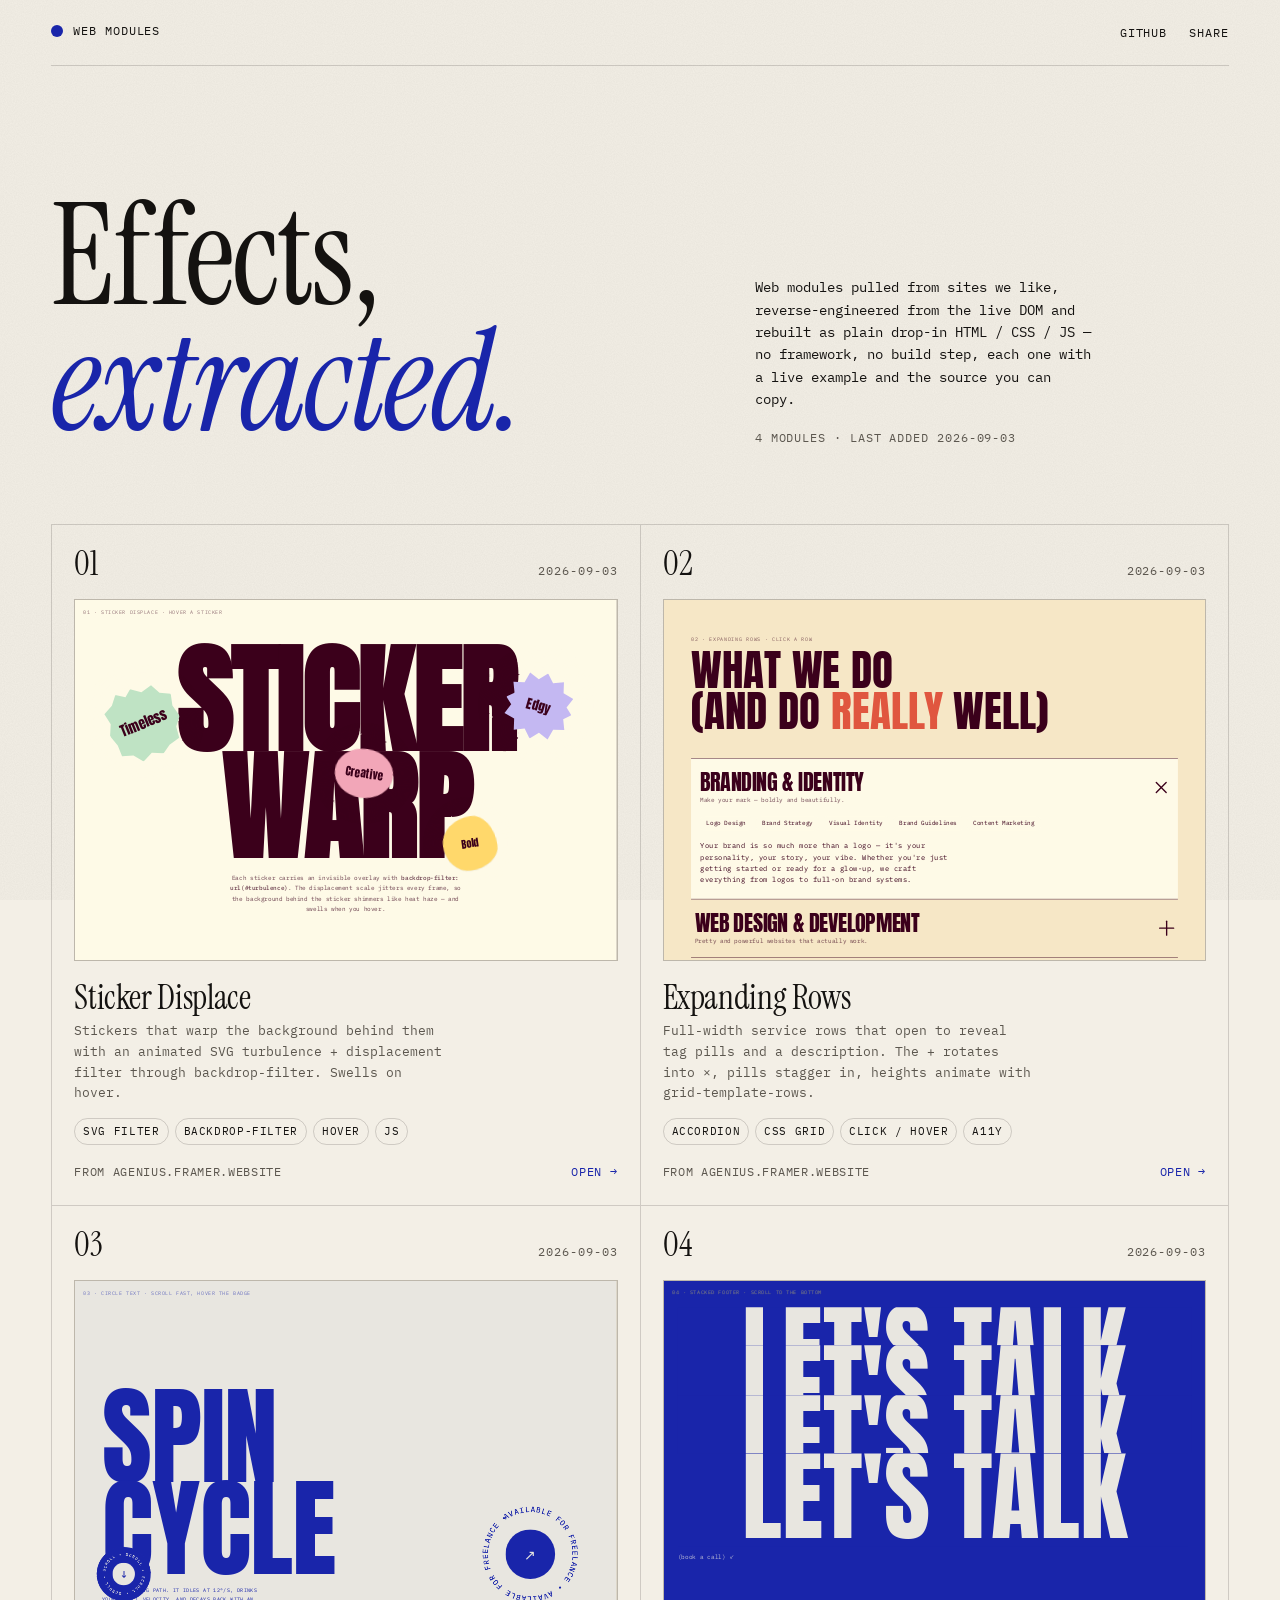
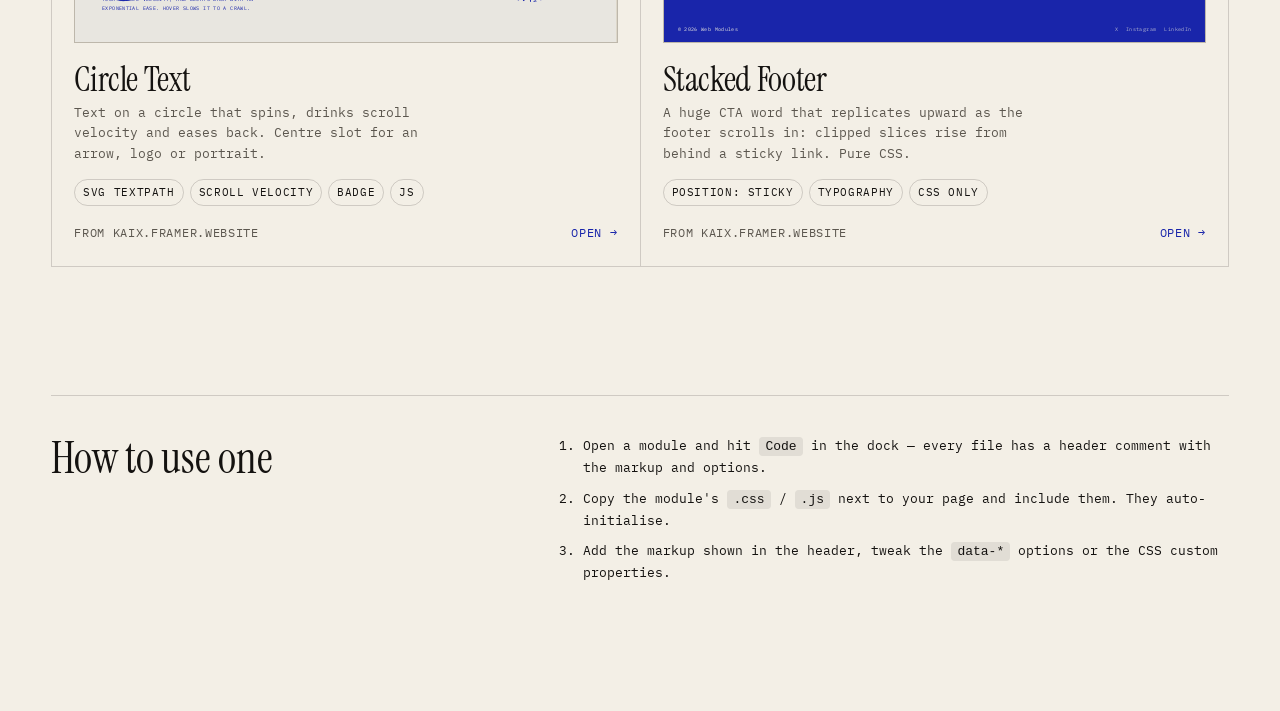
==== index.html @ d6423c6f "Web Modules gallery: sticker displace, expanding rows, circle text, stacked footer Co-Authored-By: C" ====
<!doctype html>
<html lang="en">
<head>
<meta charset="utf-8">
<meta name="viewport" content="width=device-width, initial-scale=1">
<title>Web Modules</title>
<meta name="description" content="A growing gallery of web effects and components extracted from sites we like, rebuilt as drop-in HTML/CSS/JS modules with live examples.">
<meta name="theme-color" content="#f3efe6">
<link rel="icon" href="assets/favicon.svg" type="image/svg+xml">
<link rel="apple-touch-icon" href="assets/icon-192.png">
<link rel="manifest" href="manifest.webmanifest">
<meta property="og:title" content="Web Modules">
<meta property="og:description" content="Effects extracted from sites we like, rebuilt as drop-in HTML/CSS/JS modules with live examples.">
<meta property="og:type" content="website">
<meta property="og:image" content="https://web-modules-gallery.vercel.app/assets/og.png">
<meta name="twitter:card" content="summary_large_image">
<link rel="preconnect" href="https://fonts.googleapis.com"><link rel="preconnect" href="https://fonts.gstatic.com" crossorigin>
<link href="https://fonts.googleapis.com/css2?family=Instrument+Serif:ital@0;1&family=IBM+Plex+Mono:wght@400;500&display=swap" rel="stylesheet">
<style>
  :root {
    --paper: #f3efe6; --paper-2: #e9e3d6; --ink: #141210; --ink-2: #5c574f;
    --blue: #1925aa; --ox: #3b001b; --line: rgba(20,18,16,.16);
    --ease: cubic-bezier(.2, 1, .3, 1);
  }
  * { box-sizing: border-box; }
  html { scroll-behavior: smooth; }
  body {
    margin: 0; background: var(--paper); color: var(--ink);
    font-family: 'IBM Plex Mono', ui-monospace, Menlo, monospace; font-size: 13px; line-height: 1.6;
    -webkit-font-smoothing: antialiased;
  }
  /* paper grain */
  body::before {
    content: ""; position: fixed; inset: 0; pointer-events: none; z-index: 0; opacity: .5; mix-blend-mode: multiply;
    background-image: url("data:image/svg+xml,%3Csvg xmlns='http://www.w3.org/2000/svg' width='200' height='200'%3E%3Cfilter id='n'%3E%3CfeTurbulence type='fractalNoise' baseFrequency='.9' numOctaves='2' stitchTiles='stitch'/%3E%3CfeColorMatrix values='0 0 0 0 0  0 0 0 0 0  0 0 0 0 0  0 0 0 .08 0'/%3E%3C/filter%3E%3Crect width='100%25' height='100%25' filter='url(%23n)'/%3E%3C/svg%3E");
  }
  .page { position: relative; z-index: 1; max-width: 1400px; margin: 0 auto; padding: 0 clamp(18px, 4vw, 56px) 120px; }

  /* header */
  .top {
    display: flex; justify-content: space-between; align-items: baseline; gap: 20px;
    padding: 22px 0; border-bottom: 1px solid var(--line);
    font-size: 11.5px; letter-spacing: .08em; text-transform: uppercase;
  }
  .top a { color: inherit; text-decoration: none; }
  .top .mark { display: inline-flex; align-items: center; gap: 10px; }
  .top .mark i { width: 12px; height: 12px; border-radius: 50%; background: var(--blue); display: inline-block; }
  .top nav { display: flex; gap: 22px; }
  .top button { appearance: none; background: none; border: 0; font: inherit; letter-spacing: inherit; text-transform: inherit; color: inherit; cursor: pointer; padding: 0; }
  .top a:hover, .top button:hover { color: var(--blue); }

  .hero { padding: clamp(60px, 10vw, 140px) 0 clamp(40px, 6vw, 90px); display: grid; grid-template-columns: 1.4fr 1fr; gap: 40px; align-items: end; }
  .hero h1 {
    font-family: 'Instrument Serif', Georgia, serif; font-weight: 400; font-size: clamp(64px, 11vw, 168px); line-height: .9; letter-spacing: -.02em; margin: 0;
    animation: rise 1s var(--ease) both;
  }
  .hero h1 em { font-style: italic; color: var(--blue); }
  .hero p { margin: 0; max-width: 42ch; font-size: 14px; animation: rise 1s var(--ease) .12s both; }
  .hero .count { display: block; margin-top: 18px; font-size: 11.5px; letter-spacing: .08em; text-transform: uppercase; color: var(--ink-2); }
  @keyframes rise { from { opacity: 0; translate: 0 26px; } to { opacity: 1; translate: 0 0; } }

  /* grid */
  .grid { display: grid; grid-template-columns: repeat(auto-fill, minmax(min(100%, 420px), 1fr)); gap: 0; border-top: 1px solid var(--line); border-left: 1px solid var(--line); }
  .card {
    position: relative; display: grid; grid-template-rows: auto 1fr auto; gap: 0;
    border-right: 1px solid var(--line); border-bottom: 1px solid var(--line);
    padding: 22px 22px 24px; color: inherit; text-decoration: none; background: transparent;
    transition: background .5s var(--ease);
    animation: rise .9s var(--ease) both; animation-delay: calc(.2s + var(--i) * .08s);
  }
  .card:hover { background: var(--paper-2); }
  .card__meta { display: flex; justify-content: space-between; align-items: baseline; font-size: 11.5px; letter-spacing: .08em; text-transform: uppercase; color: var(--ink-2); }
  .card__num { font-family: 'Instrument Serif', Georgia, serif; font-size: 34px; letter-spacing: 0; color: var(--ink); line-height: 1; }
  .card__preview {
    position: relative; margin: 18px 0 20px; aspect-ratio: 3 / 2; overflow: hidden; background: #ddd7c9;
    border: 1px solid var(--line);
    transition: transform .7s var(--ease), box-shadow .7s var(--ease);
  }
  .card:hover .card__preview { transform: translateY(-4px); box-shadow: 0 24px 40px -24px rgba(20,18,16,.45); }
  .card__preview iframe {
    position: absolute; top: 0; left: 0; width: 1200px; height: 800px; border: 0; pointer-events: none;
    transform-origin: 0 0; transform: scale(var(--s, .35)); background: #fff;
  }
  .card__preview::after { content: ""; position: absolute; inset: 0; }
  .card h2 { margin: 0 0 6px; font-family: 'Instrument Serif', Georgia, serif; font-weight: 400; font-size: 34px; line-height: 1; letter-spacing: -.01em; }
  .card p { margin: 0 0 14px; color: var(--ink-2); max-width: 46ch; }
  .card__tags { display: flex; flex-wrap: wrap; gap: 6px; }
  .card__tags span { font-size: 10.5px; letter-spacing: .06em; text-transform: uppercase; padding: 4px 8px; border: 1px solid var(--line); border-radius: 999px; }
  .card__foot { display: flex; justify-content: space-between; align-items: center; margin-top: 18px; font-size: 11.5px; letter-spacing: .06em; text-transform: uppercase; }
  .card__foot .src { color: var(--ink-2); }
  .card__foot .go { color: var(--blue); transition: translate .5s var(--ease); }
  .card:hover .card__foot .go { translate: 6px 0; }

  .how { margin-top: clamp(60px, 10vw, 140px); display: grid; grid-template-columns: 1fr 1.4fr; gap: 40px; border-top: 1px solid var(--line); padding-top: 40px; }
  .how h2 { font-family: 'Instrument Serif', Georgia, serif; font-weight: 400; font-size: 44px; line-height: 1; margin: 0; }
  .how ol { margin: 0; padding-left: 1.4em; }
  .how li { margin-bottom: 10px; }
  .how code { background: rgba(20,18,16,.08); padding: 2px 6px; border-radius: 4px; }
  .empty { padding: 60px 0; color: var(--ink-2); }
  @media (max-width: 820px) { .hero, .how { grid-template-columns: 1fr; } }
</style>
</head>
<body>
<div class="page">
  <header class="top">
    <a class="mark" href="./"><i></i> Web Modules</a>
    <nav>
      <a href="https://github.com/totomakes/web-modules" target="_blank" rel="noopener">GitHub</a>
      <button type="button" id="share">Share</button>
    </nav>
  </header>

  <section class="hero">
    <h1>Effects,<br><em>extracted.</em></h1>
    <div>
      <p>Web modules pulled from sites we like, reverse-engineered from the live DOM and rebuilt as plain drop-in HTML / CSS / JS — no framework, no build step, each one with a live example and the source you can copy.</p>
      <span class="count" id="count">loading index…</span>
    </div>
  </section>

  <section class="grid" id="grid" aria-live="polite"></section>

  <section class="how">
    <h2>How to use one</h2>
    <ol>
      <li>Open a module and hit <code>Code</code> in the dock — every file has a header comment with the markup and options.</li>
      <li>Copy the module's <code>.css</code> / <code>.js</code> next to your page and include them. They auto-initialise.</li>
      <li>Add the markup shown in the header, tweak the <code>data-*</code> options or the CSS custom properties.</li>
    </ol>
  </section>
</div>

<script>
  (async () => {
    const grid = document.getElementById('grid');
    const count = document.getElementById('count');
    try {
      const res = await fetch('modules/registry.json', { cache: 'no-cache' });
      const modules = await res.json();
      count.textContent = modules.length + ' module' + (modules.length === 1 ? '' : 's') + ' · last added ' + modules[modules.length - 1].added;
      const w = 1200; // virtual preview width
      grid.innerHTML = modules.map((m, i) => `
        <a class="card" href="modules/${m.slug}/" style="--i:${i}">
          <div class="card__meta"><span class="card__num">${String(i + 1).padStart(2, '0')}</span><span>${m.added}</span></div>
          <div class="card__preview"><iframe src="modules/${m.slug}/?embed" title="${m.name} preview" loading="lazy" tabindex="-1" data-scroll="${m.previewScroll || ''}"></iframe></div>
          <h2>${m.name}</h2>
          <p>${m.summary}</p>
          <div class="card__tags">${(m.tags || []).map(t => `<span>${t}</span>`).join('')}</div>
          <div class="card__foot"><span class="src">from ${m.sourceName}</span><span class="go">open →</span></div>
        </a>`).join('');
      // scale iframes to card width
      const fit = () => grid.querySelectorAll('.card__preview').forEach(p => {
        p.style.setProperty('--s', (p.clientWidth / w).toFixed(4));
      });
      fit(); addEventListener('resize', fit);
      grid.querySelectorAll('iframe').forEach(f => f.addEventListener('load', () => {
        try { if (f.dataset.scroll === 'bottom') f.contentWindow.scrollTo(0, f.contentDocument.body.scrollHeight); } catch (e) {}
      }));
    } catch (e) {
      grid.innerHTML = '<p class="empty">Could not load modules/registry.json</p>';
      count.textContent = 'index unavailable';
    }
  })();
  document.getElementById('share').addEventListener('click', async (e) => {
    const data = { title: 'Web Modules', text: 'Effects extracted from sites we like, rebuilt as drop-in modules.', url: location.href };
    if (navigator.share) { try { await navigator.share(data); } catch (_) {} }
    else { await navigator.clipboard.writeText(location.href); e.target.textContent = 'Link copied'; setTimeout(() => e.target.textContent = 'Share', 1400); }
  });
</script>
</body>
</html>
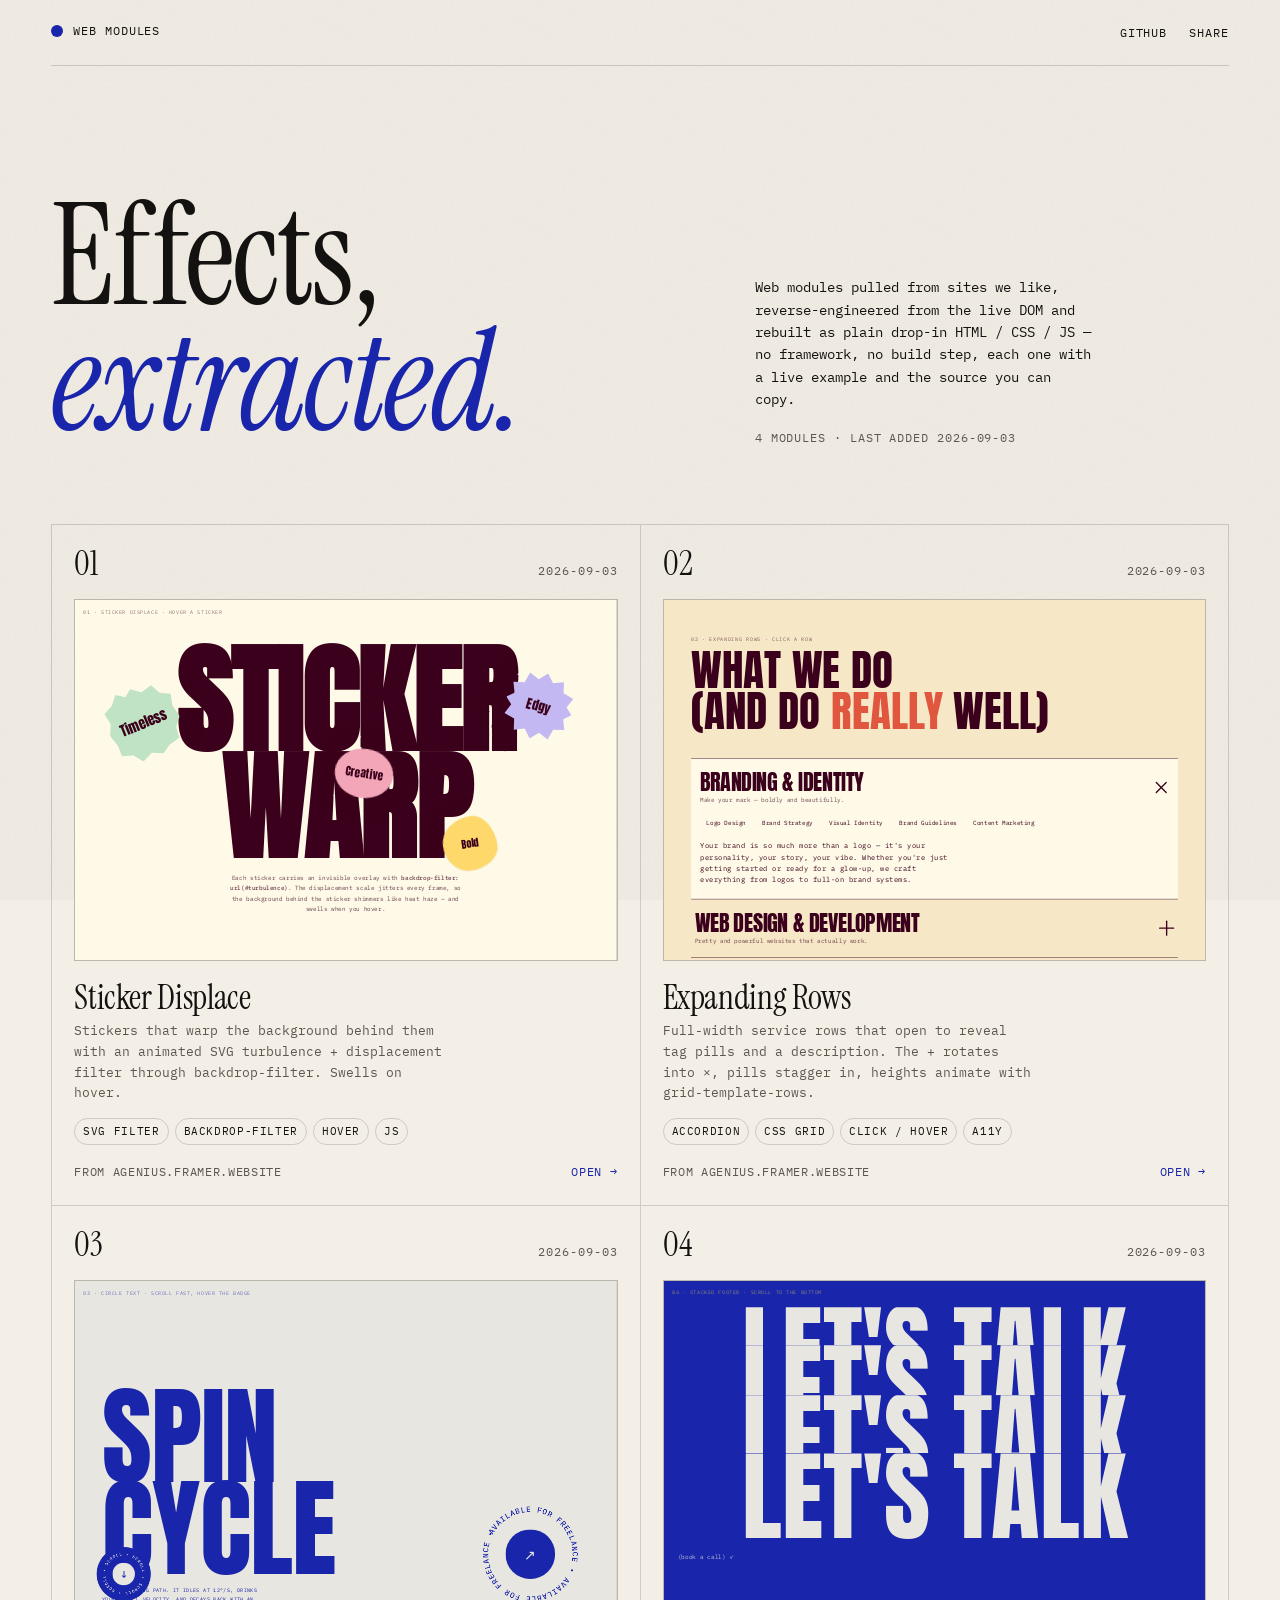
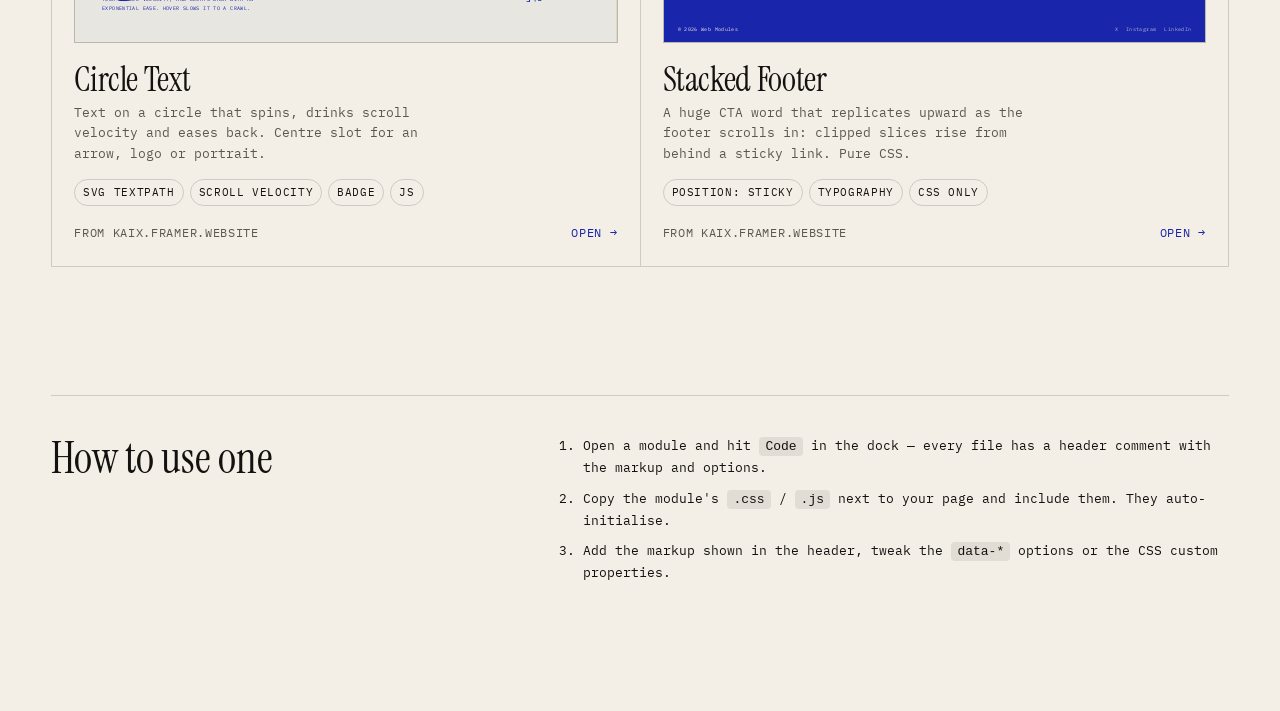
==== commit 72d84f49: "Point og:image and README at the live Vercel URL Co-Authored-By: Claude Fable 5.1 <noreply@anthropic" ====
--- a/index.html
+++ b/index.html
@@ -12,7 +12,7 @@
 <meta property="og:title" content="Web Modules">
 <meta property="og:description" content="Effects extracted from sites we like, rebuilt as drop-in HTML/CSS/JS modules with live examples.">
 <meta property="og:type" content="website">
-<meta property="og:image" content="https://web-modules-gallery.vercel.app/assets/og.png">
+<meta property="og:image" content="https://web-modules-kappa.vercel.app/assets/og.png">
 <meta name="twitter:card" content="summary_large_image">
 <link rel="preconnect" href="https://fonts.googleapis.com"><link rel="preconnect" href="https://fonts.gstatic.com" crossorigin>
 <link href="https://fonts.googleapis.com/css2?family=Instrument+Serif:ital@0;1&family=IBM+Plex+Mono:wght@400;500&display=swap" rel="stylesheet">
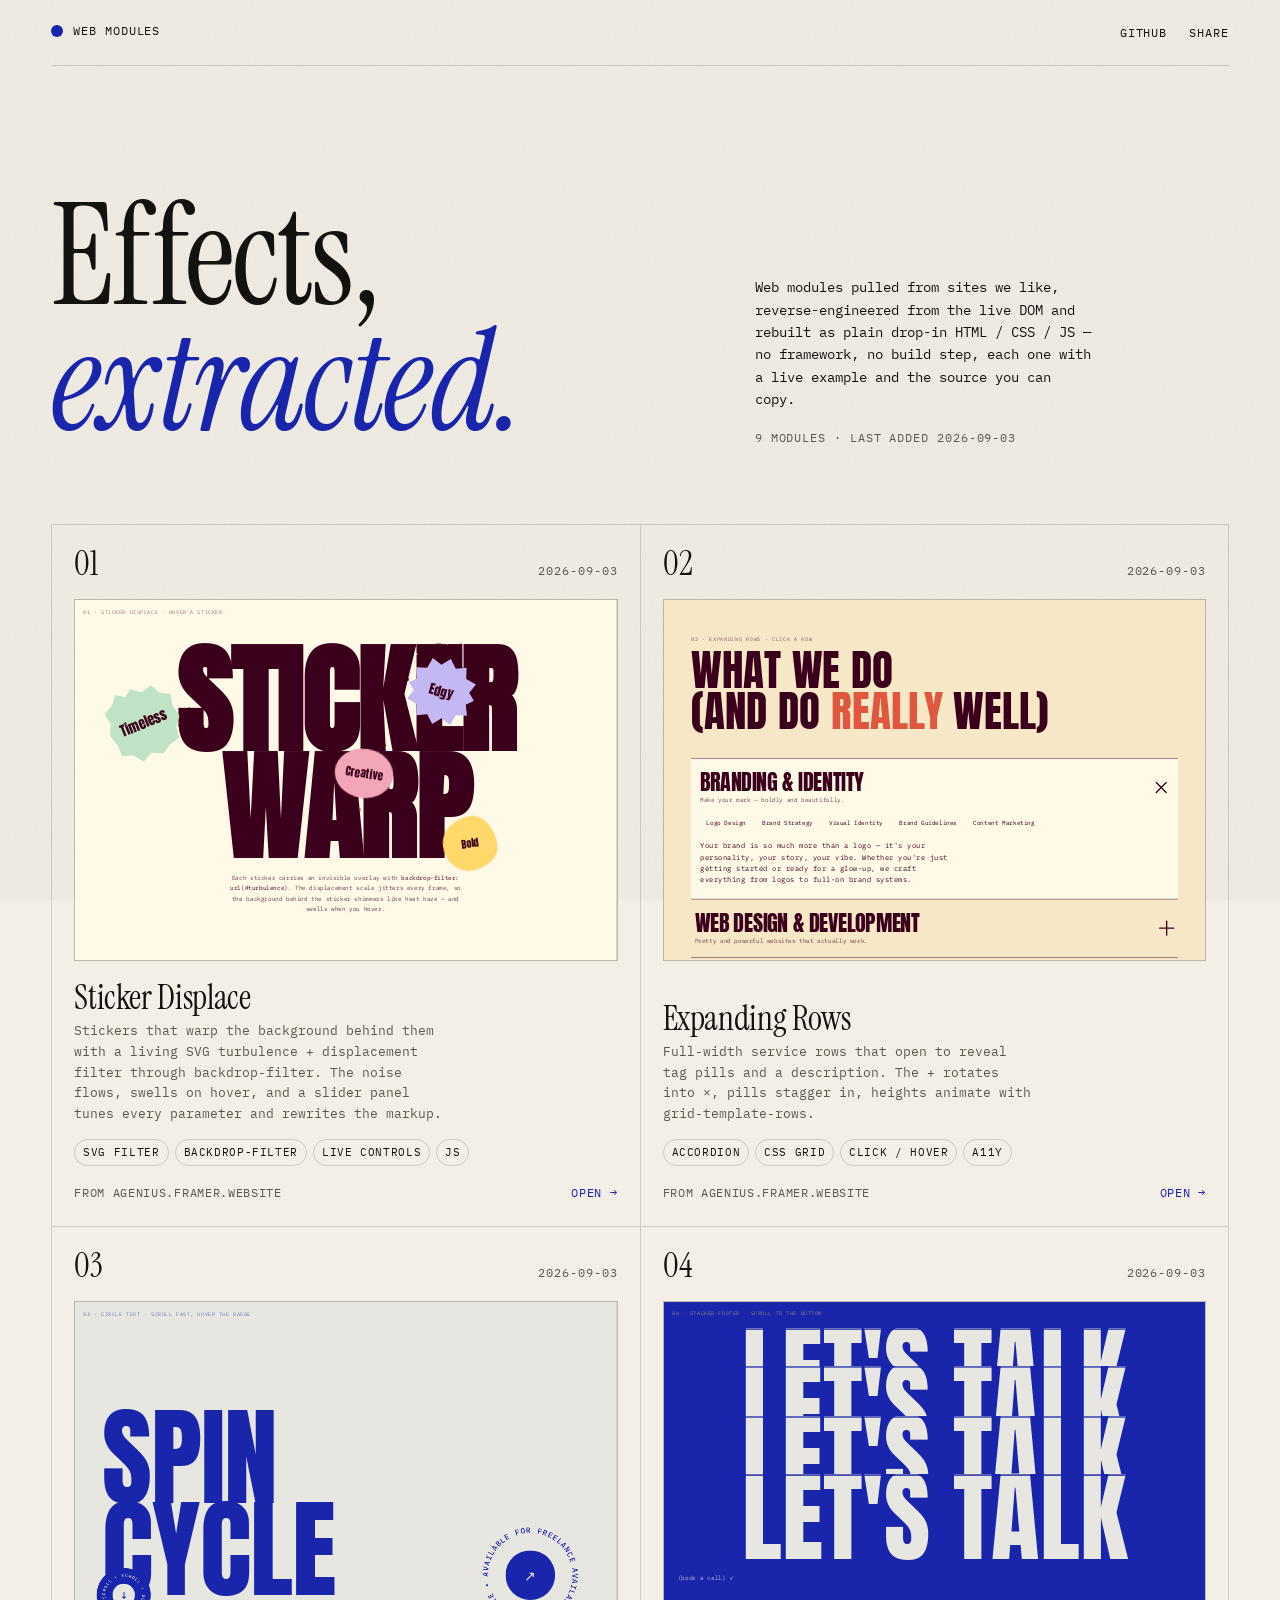
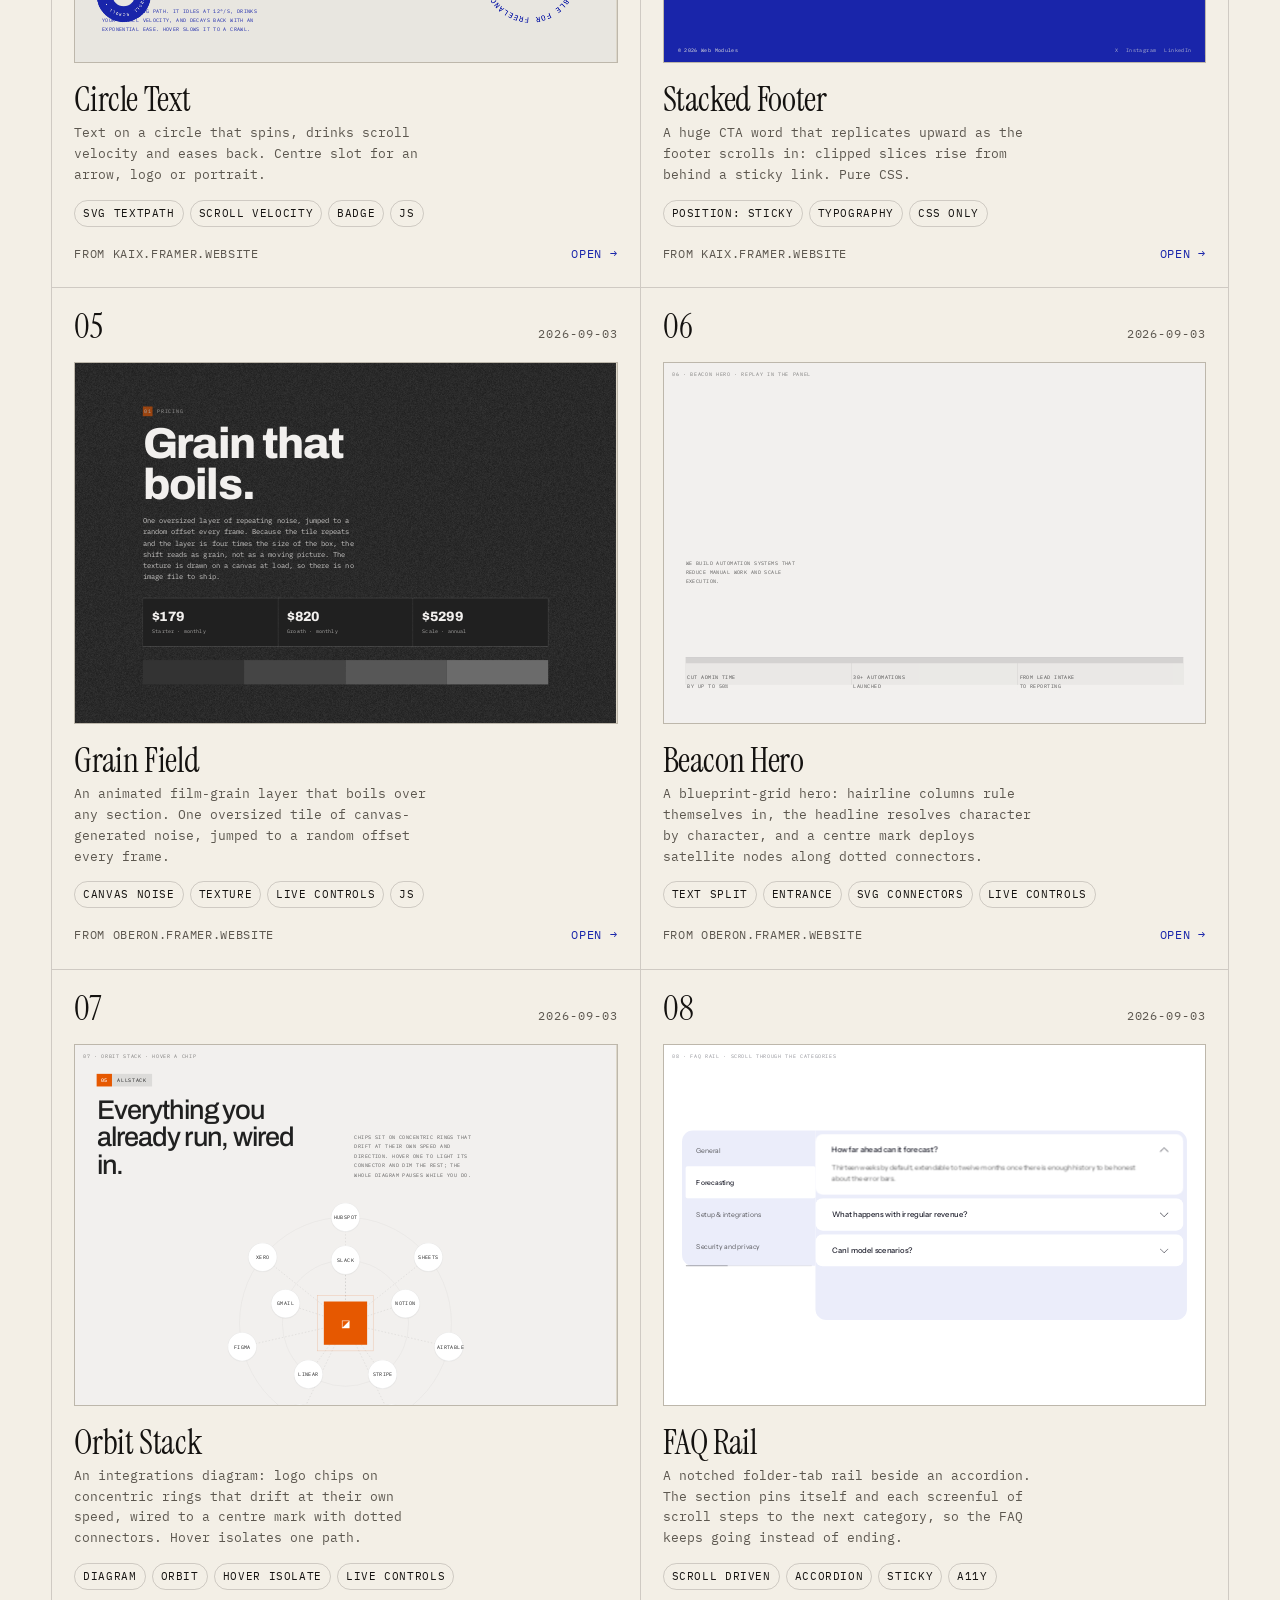
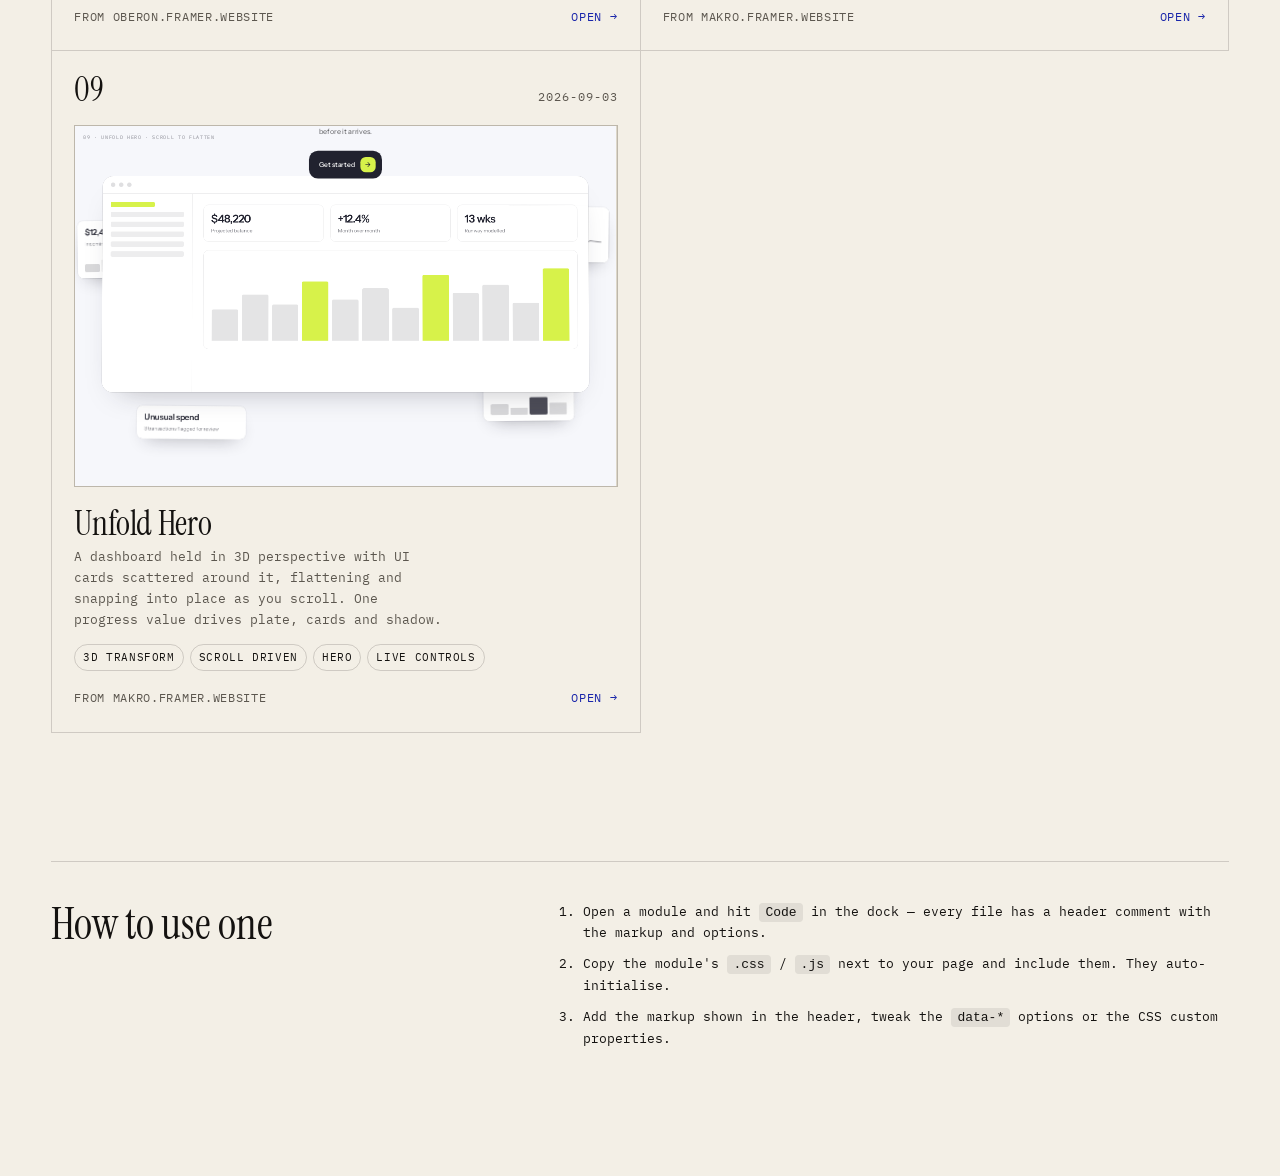
==== commit f2d845ed: "Fix the new modules: orbit connectors, full-bleed clipping, FAQ arrival - Orbit Stack: an SVG <g> re" ====
--- a/index.html
+++ b/index.html
@@ -154,7 +154,11 @@
       });
       fit(); addEventListener('resize', fit);
       grid.querySelectorAll('iframe').forEach(f => f.addEventListener('load', () => {
-        try { if (f.dataset.scroll === 'bottom') f.contentWindow.scrollTo(0, f.contentDocument.body.scrollHeight); } catch (e) {}
+        try {
+          const v = f.dataset.scroll;
+          if (v === 'bottom') f.contentWindow.scrollTo(0, f.contentDocument.body.scrollHeight);
+          else if (v) f.contentWindow.scrollTo(0, parseFloat(v) || 0);
+        } catch (e) {}
       }));
     } catch (e) {
       grid.innerHTML = '<p class="empty">Could not load modules/registry.json</p>';
